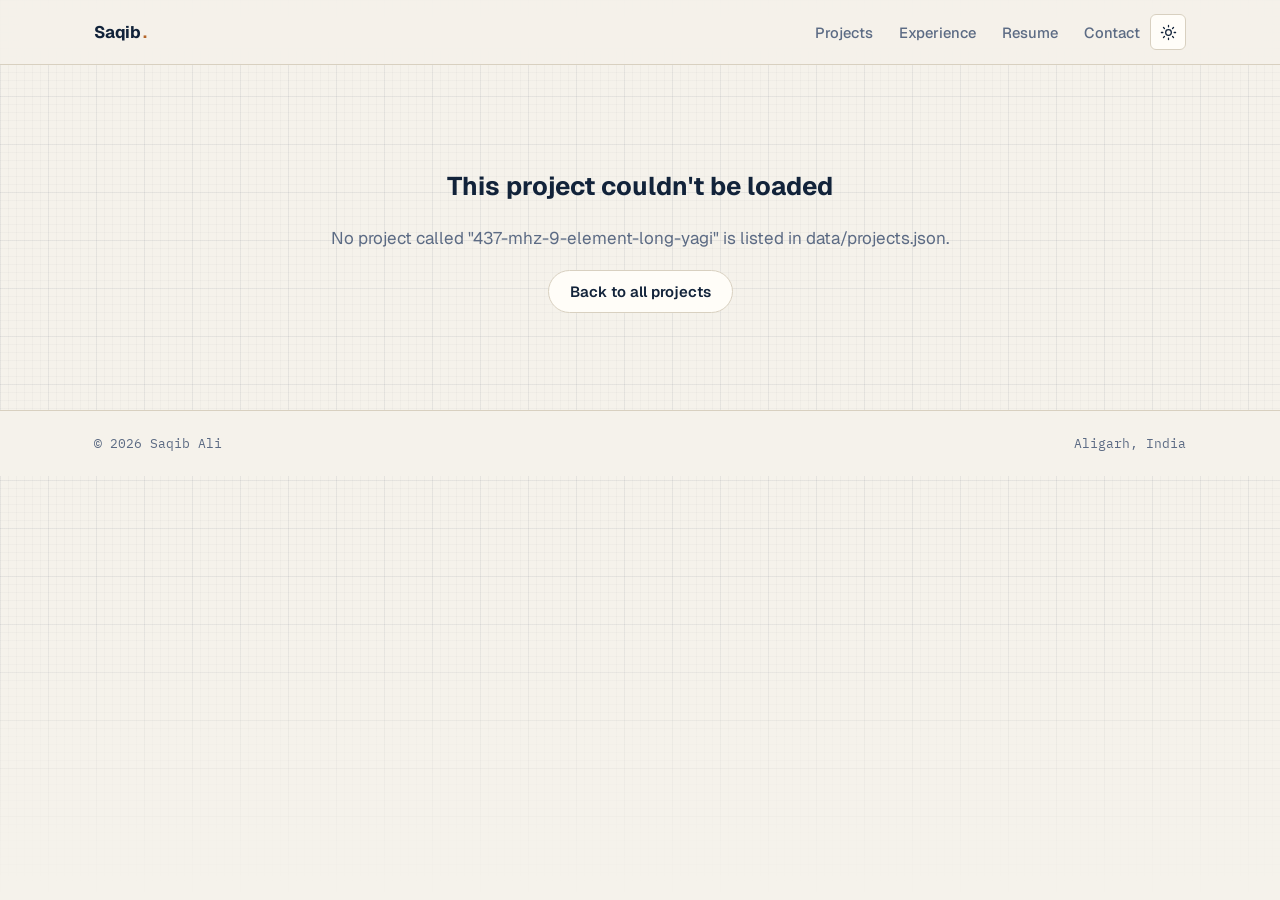
==== projects/437-mhz-9-element-long-yagi/index.html @ e5e4527b "Add page for 437-mhz-9-element-long-yagi" ====
<!DOCTYPE html>
<html lang="en">
<head>
<meta charset="UTF-8">
<meta name="viewport" content="width=device-width, initial-scale=1">
<!-- EDIT THESE TWO LINES when you copy this folder for a new project -->
<title>437 MHz 9-element long-Yagi — Saqib Ali</title>
<meta name="description" content="Nine-element DL6WU long-Yagi for the 70 cm band, designed to feed 50 Ω directly with only a 1:1 balun, and documented as a full construction manual.">
<!-- ---------------------------------------------------------------- -->
<meta name="theme-color" content="#F5F2EB" media="(prefers-color-scheme: light)">
<meta name="theme-color" content="#0A1420" media="(prefers-color-scheme: dark)">

<meta property="og:type" content="article">
<meta property="og:title" content="437 MHz 9-element long-Yagi — Saqib Ali">
<meta property="og:description" content="Nine-element DL6WU long-Yagi for the 70 cm band, designed to feed 50 Ω directly with only a 1:1 balun, and documented as a full construction manual.">

<link rel="icon" href="data:image/svg+xml,<svg xmlns='http://www.w3.org/2000/svg' viewBox='0 0 32 32'><rect width='32' height='32' rx='7' fill='%230A1420'/><g stroke='%23E7A15A' stroke-width='2' fill='none' stroke-linecap='round'><path d='M9 25h14M16 25V11'/><path d='M10 11h12M12 7h8'/></g></svg>">

<link rel="preconnect" href="https://fonts.googleapis.com">
<link rel="preconnect" href="https://fonts.gstatic.com" crossorigin>
<link href="https://fonts.googleapis.com/css2?family=Geist:wght@300..800&family=IBM+Plex+Mono:wght@400;500&display=swap" rel="stylesheet">

<link rel="stylesheet" href="../../assets/css/tokens.css">
<link rel="stylesheet" href="../../assets/css/site.css">
<link rel="stylesheet" href="../../assets/css/project.css">

<script>
(function () {
  try {
    var t = localStorage.getItem("portfolio-theme");
    if (t === "light" || t === "dark") document.documentElement.setAttribute("data-theme", t);
  } catch (e) {}
})();
</script>
</head>

<!-- data-project is the slug. It must match this folder's name and the
     "slug" field in data/projects.json. -->
<body data-project="437-mhz-9-element-long-yagi">

<header class="top scrolled" id="topbar">
  <div class="wrap">
    <a class="mark" href="../../">Saqib<span class="dot">.</span></a>
    <div class="nav-right">
      <nav aria-label="Main">
        <ul id="navlist">
          <li><a href="../../#projects">Projects</a></li>
          <li><a href="../../#experience">Experience</a></li>
          <li><a href="../../#resume">Resume</a></li>
          <li><a href="../../#contact">Contact</a></li>
        </ul>
      </nav>
      <button class="icon-btn" id="themeBtn" type="button" aria-label="Switch theme">
        <svg class="icon-moon" viewBox="0 0 24 24" fill="none" stroke="currentColor" stroke-width="1.8" stroke-linecap="round" stroke-linejoin="round" aria-hidden="true"><path d="M21 12.8A9 9 0 1 1 11.2 3a7 7 0 0 0 9.8 9.8z"/></svg>
        <svg class="icon-sun" viewBox="0 0 24 24" fill="none" stroke="currentColor" stroke-width="1.8" stroke-linecap="round" aria-hidden="true"><circle cx="12" cy="12" r="4"/><path d="M12 2v2M12 20v2M2 12h2M20 12h2M4.9 4.9l1.4 1.4M17.7 17.7l1.4 1.4M4.9 19.1l1.4-1.4M17.7 6.3l1.4-1.4"/></svg>
      </button>
      <button class="icon-btn menu-btn" type="button" aria-expanded="false" aria-controls="navlist" aria-label="Menu">
        <svg viewBox="0 0 24 24" fill="none" stroke="currentColor" stroke-width="1.8" stroke-linecap="round" aria-hidden="true"><path d="M4 7h16M4 12h16M4 17h16"/></svg>
      </button>
    </div>
  </div>
</header>

<main id="pMain">
  <section class="p-hero">
    <div class="wrap">
      <p class="crumb">
        <a href="../../">Home</a><span class="sep">/</span>
        <a href="../../#projects">Projects</a><span class="sep">/</span>
        <span id="pCrumbCat">RF &amp; antennas</span>
      </p>
      <h1 id="pTitle">437 MHz 9-element long-Yagi</h1>
      <p class="p-lede" id="pLede">Nine-element DL6WU long-Yagi for the 70 cm band, designed to feed 50 Ω directly with only a 1:1 balun, and documented as a full construction manual.</p>
      <dl class="specs" id="pSpecs"></dl>
    </div>
  </section>

  <section class="block" style="padding-top:0">
    <div class="wrap p-body">
      <div>
        <div class="p-section">
          <h2>What I did</h2>
          <div id="pHighlights"></div>
        </div>
        <div class="p-section">
          <h2>Images</h2>
          <div id="pGallery"></div>
        </div>
      </div>

      <aside class="side">
        <div class="sheet ticked">
          <h3>Tools</h3>
          <div id="pTags"></div>
        </div>
        <div class="sheet">
          <h3>Links</h3>
          <div id="pLinks"></div>
        </div>
      </aside>
    </div>

    <div class="wrap">
      <nav class="p-nav" id="pNav" aria-label="Other projects"></nav>
    </div>
  </section>
</main>

<section class="p-error wrap" id="pFail" hidden>
  <h1>This project couldn't be loaded</h1>
  <p class="muted" id="pFailMsg"></p>
  <p><a class="btn" href="../../#projects">Back to all projects</a></p>
</section>

<footer>
  <div class="wrap">
    <span>© <span id="yr">2026</span> Saqib Ali</span>
    <span>Aligarh, India</span>
  </div>
</footer>

<script type="module" src="../../assets/js/project-page.js"></script>
</body>
</html>
---- assets/css/tokens.css ----
/* ==========================================================================
   tokens.css — the Blueprint design system
   --------------------------------------------------------------------------
   One place for every colour, font, radius and spacing value on the site.
   Change a value here and it changes everywhere.

   COLOUR THEORY
   Ground:  a warm, very low-chroma ivory (light) / deep ink navy (dark).
            Low chroma means the ground never competes with the content.
   Accent:  copper — hue ~25-30 degrees. Chosen because it is literally the
            material of motor windings and antenna elements.
   Signal:  teal-blue — hue ~195 degrees, near the complement of copper.
            Reserved for data: categories, links to live things, the beam.
   Because ground is near-neutral and only two hues carry chroma, every
   coloured thing on the page reads as meaningful rather than decorative.

   Each theme keeps identical token NAMES, so components never branch.
   ========================================================================== */

:root {
  /* ---- type ---- */
  --font-sans: "Geist", system-ui, -apple-system, "Segoe UI", sans-serif;
  --font-mono: "IBM Plex Mono", ui-monospace, "SF Mono", Menlo, monospace;

  /* ---- geometry ---- */
  --r-sm: 6px;
  --r-md: 10px;
  --r-lg: 16px;
  --r-pill: 999px;
  --wrap: 1140px;
  --gutter: 24px;
  --nav-h: 64px;

  /* ---- motion ---- */
  --t-fast: .18s;
  --t-mid: .28s;
  --t-slow: .6s;
  --ease: cubic-bezier(.2, .8, .2, 1);

  /* ---- grid overlay (the "blueprint" texture) ---- */
  --grid-minor: 8px;
  --grid-major: 48px;
}

/* ==========================================================================
   LIGHT — "paper". The default.
   ========================================================================== */
:root,
:root[data-theme="light"] {
  color-scheme: light;

  --bg: #F5F2EB;          /* ivory drawing paper                       */
  --surface: #FFFDF8;     /* a sheet laid on top of the paper          */
  --surface-2: #EDE8DD;   /* recessed wells: tags, thumbnails          */
  --line: #D8D0C0;        /* hairline rules                            */
  --line-soft: #E6DFD2;   /* the fainter half of the grid              */

  --text: #12233A;        /* ink          14.9:1 on bg                 */
  --text-2: #33455C;      /* body copy     8.8:1 on bg                 */
  --muted: #5C6B84;       /* labels        4.6:1 on bg (AA)            */

  --accent: #B4652A;      /* copper — fills, borders, large type       */
  --accent-strong: #8F4E1C; /* copper for small text  5.7:1 (AA)       */
  --accent-soft: rgba(180, 101, 42, .11);
  --accent-line: rgba(180, 101, 42, .38);
  --on-accent: #F5F2EB;   /* label colour on an --accent-strong fill   */

  --signal: #1F6F8B;      /* teal-blue    5.1:1 on bg (AA)             */
  --signal-soft: rgba(31, 111, 139, .10);

  --ok: #2F7D52;
  --planned: #1F6F8B;

  --shadow-sm: 0 1px 2px rgba(18, 35, 58, .06);
  --shadow-md: 0 8px 26px -14px rgba(18, 35, 58, .28);

  --grid-c1: rgba(18, 35, 58, .045);  /* major rule  */
  --grid-c2: rgba(18, 35, 58, .022);  /* minor rule  */
  --nav-glass: rgba(245, 242, 235, .86);
  --backdrop: rgba(18, 35, 58, .34);
}

/* ==========================================================================
   DARK — "night". Same drawing, lit differently.
   ========================================================================== */
:root[data-theme="dark"] {
  color-scheme: dark;

  --bg: #0A1420;
  --surface: #11202F;
  --surface-2: #17293B;
  --line: #263D54;
  --line-soft: #1C3145;

  --text: #E8EEF5;        /* 15.9:1 on bg */
  --text-2: #C6D3E2;      /* 12.2:1 on bg */
  --muted: #93A7BC;       /*  7.5:1 on bg */

  --accent: #E7A15A;      /*  8.5:1 on bg */
  --accent-strong: #EFB877;
  --accent-soft: rgba(231, 161, 90, .14);
  --accent-line: rgba(231, 161, 90, .45);
  --on-accent: #0A1420;

  --signal: #63B8D6;      /*  8.3:1 on bg */
  --signal-soft: rgba(99, 184, 214, .13);

  --ok: #6FCF97;
  --planned: #63B8D6;

  --shadow-sm: 0 1px 2px rgba(0, 0, 0, .3);
  --shadow-md: 0 10px 30px -16px rgba(0, 0, 0, .8);

  --grid-c1: rgba(200, 222, 245, .050);
  --grid-c2: rgba(200, 222, 245, .022);
  --nav-glass: rgba(10, 20, 32, .84);
  --backdrop: rgba(3, 8, 14, .7);
}

/* Follow the operating system until the visitor picks a theme themselves.
   The [data-theme] blocks above always win, because an explicit choice
   should outrank a system default. */
@media (prefers-color-scheme: dark) {
  :root:not([data-theme]) {
    color-scheme: dark;
    --bg: #0A1420;
    --surface: #11202F;
    --surface-2: #17293B;
    --line: #263D54;
    --line-soft: #1C3145;
    --text: #E8EEF5;
    --text-2: #C6D3E2;
    --muted: #93A7BC;
    --accent: #E7A15A;
    --accent-strong: #EFB877;
    --accent-soft: rgba(231, 161, 90, .14);
    --accent-line: rgba(231, 161, 90, .45);
    --on-accent: #0A1420;
    --signal: #63B8D6;
    --signal-soft: rgba(99, 184, 214, .13);
    --ok: #6FCF97;
    --planned: #63B8D6;
    --shadow-sm: 0 1px 2px rgba(0, 0, 0, .3);
    --shadow-md: 0 10px 30px -16px rgba(0, 0, 0, .8);
    --grid-c1: rgba(200, 222, 245, .050);
    --grid-c2: rgba(200, 222, 245, .022);
    --nav-glass: rgba(10, 20, 32, .84);
    --backdrop: rgba(3, 8, 14, .7);
  }
}
---- assets/css/site.css ----
/* ==========================================================================
   site.css — layout and components
   Depends on tokens.css for every colour and measurement.
   Section order: base -> chrome -> hero -> sections -> components -> motion
   ========================================================================== */

/* --------------------------------------------------------------------------
   1. Base
   -------------------------------------------------------------------------- */
*, *::before, *::after { box-sizing: border-box; }

html {
  scroll-behavior: smooth;
  scroll-padding-top: calc(var(--nav-h) + 12px);
}

body {
  margin: 0;
  background: var(--bg);
  color: var(--text-2);
  font: 400 1.0625rem/1.65 var(--font-sans);
  -webkit-font-smoothing: antialiased;
  text-rendering: optimizeLegibility;
  transition: background var(--t-mid), color var(--t-mid);
}

/* The blueprint texture. Two superimposed grids — a 48px major rule and an
   8px minor rule — at very low opacity, so it reads as drawing paper rather
   than as a pattern. It sits behind everything and never scrolls out. */
body::before {
  content: "";
  position: fixed;
  inset: 0;
  z-index: -1;
  pointer-events: none;
  background-image:
    linear-gradient(var(--grid-c1) 1px, transparent 1px),
    linear-gradient(90deg, var(--grid-c1) 1px, transparent 1px),
    linear-gradient(var(--grid-c2) 1px, transparent 1px),
    linear-gradient(90deg, var(--grid-c2) 1px, transparent 1px);
  background-size:
    var(--grid-major) var(--grid-major),
    var(--grid-major) var(--grid-major),
    var(--grid-minor) var(--grid-minor),
    var(--grid-minor) var(--grid-minor);
  /* fade the grid out toward the bottom so long pages stay calm */
  -webkit-mask-image: linear-gradient(var(--bg) 0 68%, transparent 100%);
          mask-image: linear-gradient(var(--bg) 0 68%, transparent 100%);
}

img, svg, canvas { max-width: 100%; display: block; }

a { color: var(--accent-strong); text-underline-offset: 3px; }
a:hover { color: var(--accent); }

:focus-visible {
  outline: 2px solid var(--accent);
  outline-offset: 3px;
  border-radius: 4px;
}

::selection { background: var(--accent); color: var(--on-accent); }

code {
  font: 400 .88em var(--font-mono);
  background: var(--surface-2);
  border: 1px solid var(--line-soft);
  border-radius: 4px;
  padding: 1px 5px;
}

h1, h2, h3, h4 { color: var(--text); }

.wrap { max-width: var(--wrap); margin: 0 auto; padding: 0 var(--gutter); }
.muted { color: var(--muted); }
.sr-only {
  position: absolute; width: 1px; height: 1px; padding: 0; margin: -1px;
  overflow: hidden; clip: rect(0 0 0 0); white-space: nowrap; border: 0;
}

/* A recurring blueprint motif: a small copper corner tick on raised sheets. */
.ticked { position: relative; }
.ticked::after {
  content: "";
  position: absolute;
  top: 10px; right: 10px;
  width: 9px; height: 9px;
  border-top: 1.5px solid var(--accent-line);
  border-right: 1.5px solid var(--accent-line);
  pointer-events: none;
}

/* --------------------------------------------------------------------------
   2. Page chrome: progress bar, header, nav, theme toggle
   -------------------------------------------------------------------------- */
#progress {
  position: fixed;
  inset: 0 0 auto 0;
  height: 2px;
  background: linear-gradient(90deg, var(--accent), var(--signal));
  transform-origin: 0 50%;
  transform: scaleX(0);
  z-index: 30;
}

header.top {
  position: fixed;
  inset: 0 0 auto 0;
  z-index: 20;
  border-bottom: 1px solid transparent;
  transition: background var(--t-mid), border-color var(--t-mid);
}
header.top.scrolled {
  background: var(--nav-glass);
  backdrop-filter: blur(12px);
  -webkit-backdrop-filter: blur(12px);
  border-color: var(--line);
}
header.top .wrap {
  display: flex;
  align-items: center;
  justify-content: space-between;
  gap: 16px;
  height: var(--nav-h);
}

.mark {
  font: 700 1.05rem var(--font-sans);
  color: var(--text);
  text-decoration: none;
  letter-spacing: -.01em;
  display: inline-flex;
  align-items: baseline;
  gap: 2px;
}
.mark .dot { color: var(--accent); }

.nav-right { display: flex; align-items: center; gap: 10px; }
nav ul { display: flex; gap: 26px; list-style: none; margin: 0; padding: 0; }
nav a {
  color: var(--muted);
  text-decoration: none;
  font-size: .92rem;
  font-weight: 500;
  transition: color var(--t-fast);
}
nav a:hover, nav a.current { color: var(--text); }
nav a.current { position: relative; }
nav a.current::after {
  content: "";
  position: absolute;
  left: 0; right: 0; bottom: -6px;
  height: 1.5px;
  background: var(--accent);
}

/* Icon buttons (theme toggle, mobile menu) */
.icon-btn {
  display: inline-grid;
  place-items: center;
  width: 36px; height: 36px;
  border: 1px solid var(--line);
  border-radius: var(--r-sm);
  background: var(--surface);
  color: var(--text);
  cursor: pointer;
  transition: border-color var(--t-fast), color var(--t-fast), background var(--t-fast);
}
.icon-btn:hover { border-color: var(--accent); color: var(--accent); }
.icon-btn svg { width: 17px; height: 17px; }
/* One button, two glyphs: show whichever the *next* click would give you. */
:root[data-theme="dark"] .icon-sun,
:root:not([data-theme="dark"]) .icon-moon { display: none; }
@media (prefers-color-scheme: dark) {
  :root:not([data-theme]) .icon-sun { display: block; }
  :root:not([data-theme]) .icon-moon { display: none; }
}

.menu-btn { display: none; }

@media (max-width: 880px) {
  .menu-btn { display: inline-grid; }
  nav ul {
    display: none;
    position: absolute;
    top: var(--nav-h); left: 0; right: 0;
    flex-direction: column;
    gap: 0;
    background: var(--bg);
    border-bottom: 1px solid var(--line);
    box-shadow: var(--shadow-md);
  }
  nav ul.open { display: flex; }
  nav li a { display: block; padding: 14px var(--gutter); }
  nav a.current::after { display: none; }
}

/* --------------------------------------------------------------------------
   3. Hero
   -------------------------------------------------------------------------- */
.hero {
  position: relative;
  min-height: 100svh;
  display: flex;
  align-items: center;
  overflow: hidden;
  padding: calc(var(--nav-h) + 40px) 0 72px;
}
#sky { position: absolute; inset: 0; width: 100%; height: 100%; }
.hero::after {
  content: "";
  position: absolute;
  inset: auto 0 0 0;
  height: 160px;
  background: linear-gradient(transparent, var(--bg));
  pointer-events: none;
}
.hero .wrap { position: relative; z-index: 1; width: 100%; }

/* Mono eyebrow — the label on a drawing. */
.eyebrow {
  font: 500 .8rem/1 var(--font-mono);
  letter-spacing: .14em;
  text-transform: uppercase;
  color: var(--accent-strong);
  margin: 0 0 16px;
  display: flex;
  align-items: center;
  gap: 10px;
}
.eyebrow::after {
  content: "";
  flex: 0 0 56px;
  height: 1px;
  background: var(--accent-line);
}

.hero h1 {
  font-size: clamp(3rem, 9vw, 6.4rem);
  line-height: .94;
  letter-spacing: -.045em;
  font-weight: 760;
  margin: 0 0 18px;
}
.hero h1 .ch { display: inline-block; }

.role {
  font-size: clamp(1.2rem, 3vw, 1.85rem);
  font-weight: 450;
  color: var(--muted);
  margin: 0 0 22px;
  min-height: 1.5em;
}
.role b { color: var(--text); font-weight: 600; }
.caret {
  display: inline-block;
  width: 2px; height: 1em;
  background: var(--accent);
  vertical-align: -.12em;
  margin-left: 3px;
  animation: blink 1s steps(1) infinite;
}
@keyframes blink { 50% { opacity: 0; } }

.lede { max-width: 54ch; color: var(--text-2); font-size: 1.1rem; margin: 0 0 32px; }

.actions { display: flex; flex-wrap: wrap; gap: 12px; }

.scroll-hint {
  position: absolute;
  left: 50%; bottom: 26px;
  z-index: 1;
  transform: translateX(-50%);
  font: 500 .78rem var(--font-mono);
  letter-spacing: .1em;
  text-transform: uppercase;
  color: var(--muted);
  text-decoration: none;
}
.scroll-hint:hover { color: var(--accent); }

/* --------------------------------------------------------------------------
   4. Buttons
   -------------------------------------------------------------------------- */
.btn {
  display: inline-flex;
  align-items: center;
  gap: 8px;
  font: 600 .93rem var(--font-sans);
  padding: 11px 21px;
  border-radius: var(--r-pill);
  text-decoration: none;
  border: 1px solid var(--line);
  color: var(--text);
  background: var(--surface);
  cursor: pointer;
  transition: transform var(--t-fast), background var(--t-fast),
              border-color var(--t-fast), color var(--t-fast);
}
.btn:hover { border-color: var(--accent); color: var(--accent); }
.btn.primary {
  background: var(--accent-strong);
  border-color: var(--accent-strong);
  color: var(--on-accent);
}
.btn.primary:hover {
  background: var(--accent);
  border-color: var(--accent);
  color: var(--on-accent);
  transform: translateY(-1px);
}
.btn.small { padding: 7px 14px; font-size: .84rem; }
.btn svg { width: 15px; height: 15px; }

/* --------------------------------------------------------------------------
   5. Sections and headings
   -------------------------------------------------------------------------- */
section.block { padding: 104px 0; }

.sec-head { margin-bottom: 44px; }
.sec-head .num, .contact .num {
  font: 500 .8rem/1 var(--font-mono);
  letter-spacing: .14em;
  color: var(--accent-strong);
  display: block;
  margin-bottom: 12px;
}
.contact .num { margin-bottom: 16px; }
.sec-head h2 {
  font-size: clamp(2rem, 4.6vw, 2.9rem);
  letter-spacing: -.035em;
  line-height: 1.05;
  font-weight: 720;
  margin: 0 0 10px;
}
.sec-head p { margin: 0; color: var(--muted); max-width: 58ch; }

h3 {
  font-size: 1.16rem;
  font-weight: 620;
  letter-spacing: -.01em;
  margin: 0 0 6px;
  line-height: 1.3;
}

/* A sheet of paper laid on the blueprint. */
.sheet {
  background: var(--surface);
  border: 1px solid var(--line);
  border-radius: var(--r-md);
  box-shadow: var(--shadow-sm);
}

/* --------------------------------------------------------------------------
   6. About + spec panel
   -------------------------------------------------------------------------- */
.about { display: grid; grid-template-columns: 1.3fr 1fr; gap: 56px; align-items: start; }
.about p { margin: 0 0 1em; max-width: 62ch; }
.about p strong { color: var(--text); font-weight: 600; }

.panel { padding: 6px 22px; }
.panel dl { margin: 0; }
.panel div {
  display: flex;
  justify-content: space-between;
  gap: 16px;
  padding: 13px 0;
  border-bottom: 1px solid var(--line);
  font-size: .94rem;
}
.panel div:last-child { border: 0; }
.panel dt {
  color: var(--muted);
  font: 500 .78rem/1.5 var(--font-mono);
  letter-spacing: .08em;
  text-transform: uppercase;
  padding-top: 2px;
}
.panel dd { margin: 0; text-align: right; font-weight: 550; color: var(--text); }

@media (max-width: 880px) { .about { grid-template-columns: 1fr; gap: 32px; } }

/* --------------------------------------------------------------------------
   7. Experience timeline
   -------------------------------------------------------------------------- */
.timeline { list-style: none; margin: 0; padding: 0; position: relative; }
.timeline::before, .timeline::after {
  content: "";
  position: absolute;
  left: 7px; top: 8px; bottom: 8px;
  width: 2px;
  border-radius: 2px;
}
.timeline::before { background: var(--line); }
/* The filled line tracks scroll position — set as --p by site.js. */
.timeline::after {
  background: linear-gradient(var(--accent), var(--signal));
  transform-origin: top;
  transform: scaleY(var(--p, 0));
}
.timeline > li { position: relative; padding: 0 0 40px 44px; }
.timeline > li:last-child { padding-bottom: 0; }
.timeline > li::before {
  content: "";
  position: absolute;
  left: 0; top: 6px;
  width: 16px; height: 16px;
  border-radius: 50%;
  background: var(--bg);
  border: 2px solid var(--line);
  z-index: 1;
  transition: border-color var(--t-slow), box-shadow var(--t-slow);
}
.timeline > li.lit::before {
  border-color: var(--accent);
  box-shadow: 0 0 0 5px var(--accent-soft);
}

.job { padding: 20px 22px; }
.job-top { display: flex; justify-content: space-between; gap: 12px; flex-wrap: wrap; }
.when {
  font: 500 .8rem var(--font-mono);
  color: var(--accent-strong);
  white-space: nowrap;
  padding-top: 3px;
}
.org { color: var(--muted); font-size: .93rem; margin: 0 0 10px; }
.job ul { margin: 0; padding-left: 1.1em; color: var(--text-2); font-size: .97rem; }
.job li { margin-bottom: 5px; }
.job li::marker { color: var(--accent); }

/* --------------------------------------------------------------------------
   8. Projects: filters, cards, modal
   -------------------------------------------------------------------------- */
.toolbar { display: flex; flex-wrap: wrap; gap: 8px; margin-bottom: 26px; align-items: center; }
.toolbar .label {
  font: 500 .75rem var(--font-mono);
  letter-spacing: .1em;
  text-transform: uppercase;
  color: var(--muted);
  margin-right: 4px;
}
.chip {
  font: 500 .86rem var(--font-sans);
  padding: 7px 14px;
  border-radius: var(--r-pill);
  border: 1px solid var(--line);
  background: var(--surface);
  color: var(--muted);
  cursor: pointer;
  transition: all var(--t-fast);
}
.chip:hover { color: var(--text); border-color: var(--muted); }
.chip[aria-pressed="true"] {
  background: var(--accent-soft);
  border-color: var(--accent);
  color: var(--accent-strong);
}
.chip.small { padding: 5px 11px; font-size: .8rem; }

.grid { display: grid; grid-template-columns: repeat(3, 1fr); gap: 20px; }

.card {
  position: relative;
  display: flex;
  flex-direction: column;
  background: var(--surface);
  border: 1px solid var(--line);
  border-radius: var(--r-md);
  overflow: hidden;
  text-align: left;
  color: inherit;
  font: inherit;
  text-decoration: none;
  box-shadow: var(--shadow-sm);
  transition: border-color var(--t-mid), transform var(--t-mid), box-shadow var(--t-mid);
}
.card:hover {
  border-color: var(--accent-line);
  transform: translateY(-3px);
  box-shadow: var(--shadow-md);
}
.card.featured { grid-column: span 2; }
.card.featured .thumb { aspect-ratio: 21 / 8; }

.thumb {
  position: relative;
  aspect-ratio: 16 / 9;
  background: var(--surface-2);
  overflow: hidden;
}
.thumb img { width: 100%; height: 100%; object-fit: cover; transition: transform var(--t-slow); }
.card:hover .thumb img { transform: scale(1.04); }
/* Placeholder: a scrap of the blueprint grid plus a drawn icon. */
.thumb .ph {
  width: 100%; height: 100%;
  display: grid;
  place-items: center;
  color: var(--muted);
  opacity: .5;
  background-image:
    linear-gradient(var(--grid-c1) 1px, transparent 1px),
    linear-gradient(90deg, var(--grid-c1) 1px, transparent 1px);
  background-size: var(--grid-major) var(--grid-major);
}

.card .body { padding: 18px 20px 20px; display: flex; flex-direction: column; flex: 1; }
.meta {
  display: flex;
  justify-content: space-between;
  gap: 8px;
  font: 500 .76rem var(--font-mono);
  letter-spacing: .06em;
  color: var(--muted);
  margin-bottom: 9px;
  text-transform: uppercase;
}
.meta .cat { color: var(--signal); }
.card p { margin: 0 0 16px; color: var(--text-2); font-size: .95rem; }

.tags { display: flex; flex-wrap: wrap; gap: 6px; margin-top: auto; }
.tags span {
  font: 400 .76rem var(--font-mono);
  padding: 3px 9px;
  border-radius: var(--r-sm);
  background: var(--surface-2);
  color: var(--muted);
  border: 1px solid var(--line-soft);
}

.status-badge {
  position: absolute;
  top: 10px; left: 10px;
  display: inline-flex;
  align-items: center;
  gap: 6px;
  font: 600 .72rem var(--font-mono);
  letter-spacing: .04em;
  padding: 4px 10px 4px 8px;
  border-radius: var(--r-pill);
  background: var(--nav-glass);
  border: 1px solid var(--line);
  color: var(--text);
  backdrop-filter: blur(6px);
  -webkit-backdrop-filter: blur(6px);
}
.status-badge::before {
  content: "";
  width: 7px; height: 7px;
  border-radius: 50%;
  background: var(--muted);
}
.status-badge[data-s="Completed"]::before { background: var(--ok); }
.status-badge[data-s="Planned"]::before { background: var(--planned); }
.status-badge[data-s="In progress"]::before {
  background: var(--accent);
  animation: ping 2s infinite;
}
@keyframes ping {
  0%   { box-shadow: 0 0 0 0 var(--accent-soft); }
  70%  { box-shadow: 0 0 0 6px transparent; }
  100% { box-shadow: 0 0 0 0 transparent; }
}

/* The whole card is a link to the project page (the "stretched link" pattern:
   a real <a> on the title, expanded to cover the card). The Quick look button
   sits above it, so both stay keyboard-reachable and the HTML stays valid. */
.card h3 { margin-bottom: 8px; }
.card h3 a.stretch { color: inherit; text-decoration: none; }
.card h3 a.stretch::after { content: ""; position: absolute; inset: 0; z-index: 1; }
.card:hover h3 a.stretch { color: var(--accent-strong); }

.peek {
  position: relative;
  z-index: 2;
  align-self: flex-start;
  margin-top: 14px;
  font: 500 .78rem var(--font-mono);
  letter-spacing: .06em;
  text-transform: uppercase;
  padding: 6px 12px;
  border-radius: var(--r-sm);
  border: 1px solid var(--line);
  background: var(--surface-2);
  color: var(--muted);
  cursor: pointer;
  transition: color var(--t-fast), border-color var(--t-fast);
}
.peek:hover { color: var(--accent-strong); border-color: var(--accent-line); }

.status { color: var(--muted); padding: 24px 0; }

@media (max-width: 980px) { .grid { grid-template-columns: repeat(2, 1fr); } }
@media (max-width: 640px) {
  .grid { grid-template-columns: 1fr; }
  .card.featured { grid-column: auto; }
}

/* Modal (quick look) */
dialog {
  border: 1px solid var(--line);
  border-radius: var(--r-lg);
  background: var(--surface);
  color: var(--text-2);
  padding: 0;
  width: min(720px, calc(100% - 32px));
  max-height: 88vh;
  box-shadow: var(--shadow-md);
}
dialog::backdrop { background: var(--backdrop); backdrop-filter: blur(4px); }
dialog[open] { animation: pop .25s var(--ease); }
@keyframes pop { from { opacity: 0; transform: translateY(10px) scale(.98); } }
.m-img img { width: 100%; max-height: 320px; object-fit: cover; }
.m-body { padding: 24px 26px 26px; }
.m-body h3 { font-size: 1.55rem; letter-spacing: -.02em; }
.m-body ul { padding-left: 1.1em; color: var(--text-2); }
.m-body li { margin-bottom: 6px; }
.m-body li::marker { color: var(--accent); }
.m-close {
  position: absolute;
  top: 12px; right: 12px;
  width: 34px; height: 34px;
  border-radius: 50%;
  border: 1px solid var(--line);
  background: var(--nav-glass);
  color: var(--text);
  font-size: 1rem;
  cursor: pointer;
  backdrop-filter: blur(6px);
}

/* --------------------------------------------------------------------------
   9. Skills
   -------------------------------------------------------------------------- */
.skills { display: grid; grid-template-columns: repeat(4, 1fr); gap: 20px; }
.skill { padding: 20px; }
.skill h3 {
  font: 500 .78rem/1 var(--font-mono);
  letter-spacing: .12em;
  text-transform: uppercase;
  color: var(--accent-strong);
  margin-bottom: 14px;
}
.skill ul { list-style: none; margin: 0; padding: 0; display: flex; flex-wrap: wrap; gap: 7px; }
.skill li {
  font-size: .85rem;
  padding: 4px 10px;
  border-radius: var(--r-sm);
  background: var(--surface-2);
  border: 1px solid var(--line-soft);
  color: var(--text-2);
}
@media (max-width: 980px) { .skills { grid-template-columns: repeat(2, 1fr); } }
@media (max-width: 560px) { .skills { grid-template-columns: 1fr; } }

/* --------------------------------------------------------------------------
   10. Resume
   -------------------------------------------------------------------------- */
.resume { display: grid; grid-template-columns: 1fr 1.1fr; gap: 40px; align-items: start; }
.doc {
  display: flex;
  justify-content: space-between;
  align-items: center;
  gap: 16px;
  padding: 18px 20px;
  margin-bottom: 14px;
  flex-wrap: wrap;
}
.doc h3 { margin: 0; }
.doc .muted { font: 400 .8rem var(--font-mono); }
.doc .btns { display: flex; gap: 8px; }

.certs { list-style: none; padding: 0; margin: 28px 0 0; }
.certs li {
  display: flex;
  justify-content: space-between;
  gap: 16px;
  padding: 12px 0;
  border-bottom: 1px solid var(--line);
  font-size: .94rem;
}
.certs li:last-child { border: 0; }
.certs span { color: var(--muted); text-align: right; font: 400 .82rem var(--font-mono); }

.preview { overflow: hidden; aspect-ratio: 1 / 1.35; }
.preview object { width: 100%; height: 100%; }
@media (max-width: 900px) { .resume { grid-template-columns: 1fr; } .preview { display: none; } }

/* --------------------------------------------------------------------------
   11. Contact + footer
   -------------------------------------------------------------------------- */
.contact { text-align: center; }
.contact h2 {
  font-size: clamp(2.3rem, 6vw, 4rem);
  letter-spacing: -.045em;
  line-height: 1.02;
  margin: 0 0 18px;
  font-weight: 740;
}
.contact p { color: var(--muted); max-width: 50ch; margin: 0 auto 30px; }
.contact .actions { justify-content: center; }

footer {
  border-top: 1px solid var(--line);
  padding: 24px 0;
  font: 400 .82rem var(--font-mono);
  color: var(--muted);
  background: var(--bg);
}
footer .wrap { display: flex; justify-content: space-between; gap: 12px; flex-wrap: wrap; }

/* --------------------------------------------------------------------------
   12. Motion — entrances, and the reduced-motion contract
   -------------------------------------------------------------------------- */
.js .hero h1 .ch { opacity: 0; transform: translateY(.5em); }
.js.ready .hero h1 .ch {
  opacity: 1;
  transform: none;
  transition: opacity .5s ease, transform .7s var(--ease);
  transition-delay: calc(var(--i) * 35ms + 150ms);
}
.js .eyebrow, .js .role, .js .lede, .js .hero .actions { opacity: 0; transform: translateY(14px); }
.js.ready .hero .eyebrow { opacity: 1; transform: none; transition: all var(--t-slow) ease; }
.js.ready .role,
.js.ready .lede,
.js.ready .hero .actions {
  opacity: 1;
  transform: none;
  transition: opacity .7s ease .55s, transform .7s ease .55s;
}
.js .reveal { opacity: 0; transform: translateY(22px); }
.js .reveal.in {
  opacity: 1;
  transform: none;
  transition: opacity .8s ease, transform .8s var(--ease);
}

@media (prefers-reduced-motion: reduce) {
  html { scroll-behavior: auto; }
  /* Gentle mode: things still fade, but nothing slides, lifts or pulses. */
  .js .hero h1 .ch, .js .eyebrow, .js .role, .js .lede,
  .js .hero .actions, .js .reveal { transform: none !important; }
  .card:hover { transform: none; }
  .card:hover .thumb img { transform: none; }
  .btn.primary:hover { transform: none; }
  .status-badge::before { animation: none !important; }
  .caret { animation: none; }
  dialog[open] { animation: none; }
  body::before { mask-image: none; -webkit-mask-image: none; }
}
---- assets/css/project.css ----
/* ==========================================================================
   project.css — extras for the per-project pages at projects/<slug>/
   Loaded after tokens.css and site.css, which do the heavy lifting.
   ========================================================================== */

.p-hero { padding: calc(var(--nav-h) + 64px) 0 12px; position: relative; }

.crumb {
  font: 500 .78rem var(--font-mono);
  letter-spacing: .08em;
  text-transform: uppercase;
  color: var(--muted);
  margin: 0 0 18px;
  display: flex;
  align-items: center;
  gap: 8px;
}
.crumb a { color: var(--muted); text-decoration: none; }
.crumb a:hover { color: var(--accent); }
.crumb .sep { color: var(--line); }

.p-hero h1 {
  font-size: clamp(2.2rem, 5.6vw, 3.6rem);
  line-height: 1.04;
  letter-spacing: -.035em;
  font-weight: 740;
  margin: 0 0 16px;
  max-width: 20ch;
}
.p-lede { font-size: 1.15rem; color: var(--text-2); max-width: 62ch; margin: 0 0 24px; }

/* The spec strip — reads like a title block on an engineering drawing. */
.specs {
  display: flex;
  flex-wrap: wrap;
  gap: 0;
  border: 1px solid var(--line);
  border-radius: var(--r-md);
  background: var(--surface);
  overflow: hidden;
  margin: 0 0 40px;
}
.specs > div {
  padding: 13px 20px;
  border-right: 1px solid var(--line);
  min-width: 128px;
  flex: 1 1 auto;
}
.specs > div:last-child { border-right: 0; }
.specs dt {
  font: 500 .7rem/1 var(--font-mono);
  letter-spacing: .12em;
  text-transform: uppercase;
  color: var(--muted);
  margin-bottom: 6px;
}
.specs dd { margin: 0; font-weight: 600; color: var(--text); font-size: .95rem; }
.specs .dot {
  display: inline-block;
  width: 7px; height: 7px;
  border-radius: 50%;
  margin-right: 7px;
  vertical-align: 1px;
  background: var(--muted);
}
.specs .dot[data-s="Completed"] { background: var(--ok); }
.specs .dot[data-s="In progress"] { background: var(--accent); }
.specs .dot[data-s="Planned"] { background: var(--planned); }
@media (max-width: 600px) {
  .specs > div { border-right: 0; border-bottom: 1px solid var(--line); flex-basis: 100%; }
  .specs > div:last-child { border-bottom: 0; }
}

.p-body { display: grid; grid-template-columns: 1.55fr 1fr; gap: 52px; align-items: start; }
@media (max-width: 900px) { .p-body { grid-template-columns: 1fr; gap: 32px; } }

.p-section { margin-bottom: 40px; }
.p-section > h2 {
  font: 500 .8rem/1 var(--font-mono);
  letter-spacing: .14em;
  text-transform: uppercase;
  color: var(--accent-strong);
  margin: 0 0 16px;
  display: flex;
  align-items: center;
  gap: 10px;
}
.p-section > h2::after {
  content: "";
  flex: 1;
  height: 1px;
  background: var(--line);
}

.highlights { margin: 0; padding-left: 1.15em; color: var(--text-2); }
.highlights li { margin-bottom: 10px; }
.highlights li::marker { color: var(--accent); }

.gallery { display: grid; grid-template-columns: repeat(2, 1fr); gap: 14px; }
.gallery figure { margin: 0; }
.gallery img {
  width: 100%;
  border: 1px solid var(--line);
  border-radius: var(--r-md);
  background: var(--surface-2);
}
.gallery figcaption {
  font: 400 .8rem var(--font-mono);
  color: var(--muted);
  margin-top: 7px;
}
.gallery.single { grid-template-columns: 1fr; }
@media (max-width: 560px) { .gallery { grid-template-columns: 1fr; } }

/* Empty state for a project folder with no images in it yet. */
.no-media {
  border: 1px dashed var(--line);
  border-radius: var(--r-md);
  padding: 30px 22px;
  text-align: center;
  color: var(--muted);
  font: 400 .9rem var(--font-mono);
  background-image:
    linear-gradient(var(--grid-c1) 1px, transparent 1px),
    linear-gradient(90deg, var(--grid-c1) 1px, transparent 1px);
  background-size: var(--grid-major) var(--grid-major);
}

.side .sheet { padding: 18px 20px; margin-bottom: 16px; }
.side h3 {
  font: 500 .74rem/1 var(--font-mono);
  letter-spacing: .12em;
  text-transform: uppercase;
  color: var(--muted);
  margin-bottom: 12px;
}
.side .tags span { font-size: .8rem; }
.side .btn { width: 100%; justify-content: center; margin-bottom: 8px; }
.side .btn:last-child { margin-bottom: 0; }

/* Previous / next project */
.p-nav {
  display: flex;
  justify-content: space-between;
  gap: 16px;
  flex-wrap: wrap;
  border-top: 1px solid var(--line);
  padding: 28px 0 0;
  margin-top: 20px;
}
.p-nav a {
  text-decoration: none;
  color: var(--text);
  max-width: 46%;
  display: block;
}
.p-nav a span {
  display: block;
  font: 500 .72rem var(--font-mono);
  letter-spacing: .12em;
  text-transform: uppercase;
  color: var(--muted);
  margin-bottom: 5px;
}
.p-nav a:hover { color: var(--accent); }
.p-nav .next { text-align: right; margin-left: auto; }
@media (max-width: 560px) { .p-nav a { max-width: 100%; } .p-nav .next { text-align: left; margin-left: 0; } }

.p-error { padding: calc(var(--nav-h) + 80px) 0 80px; text-align: center; }
.p-error h1 { font-size: 1.6rem; margin-bottom: 10px; }
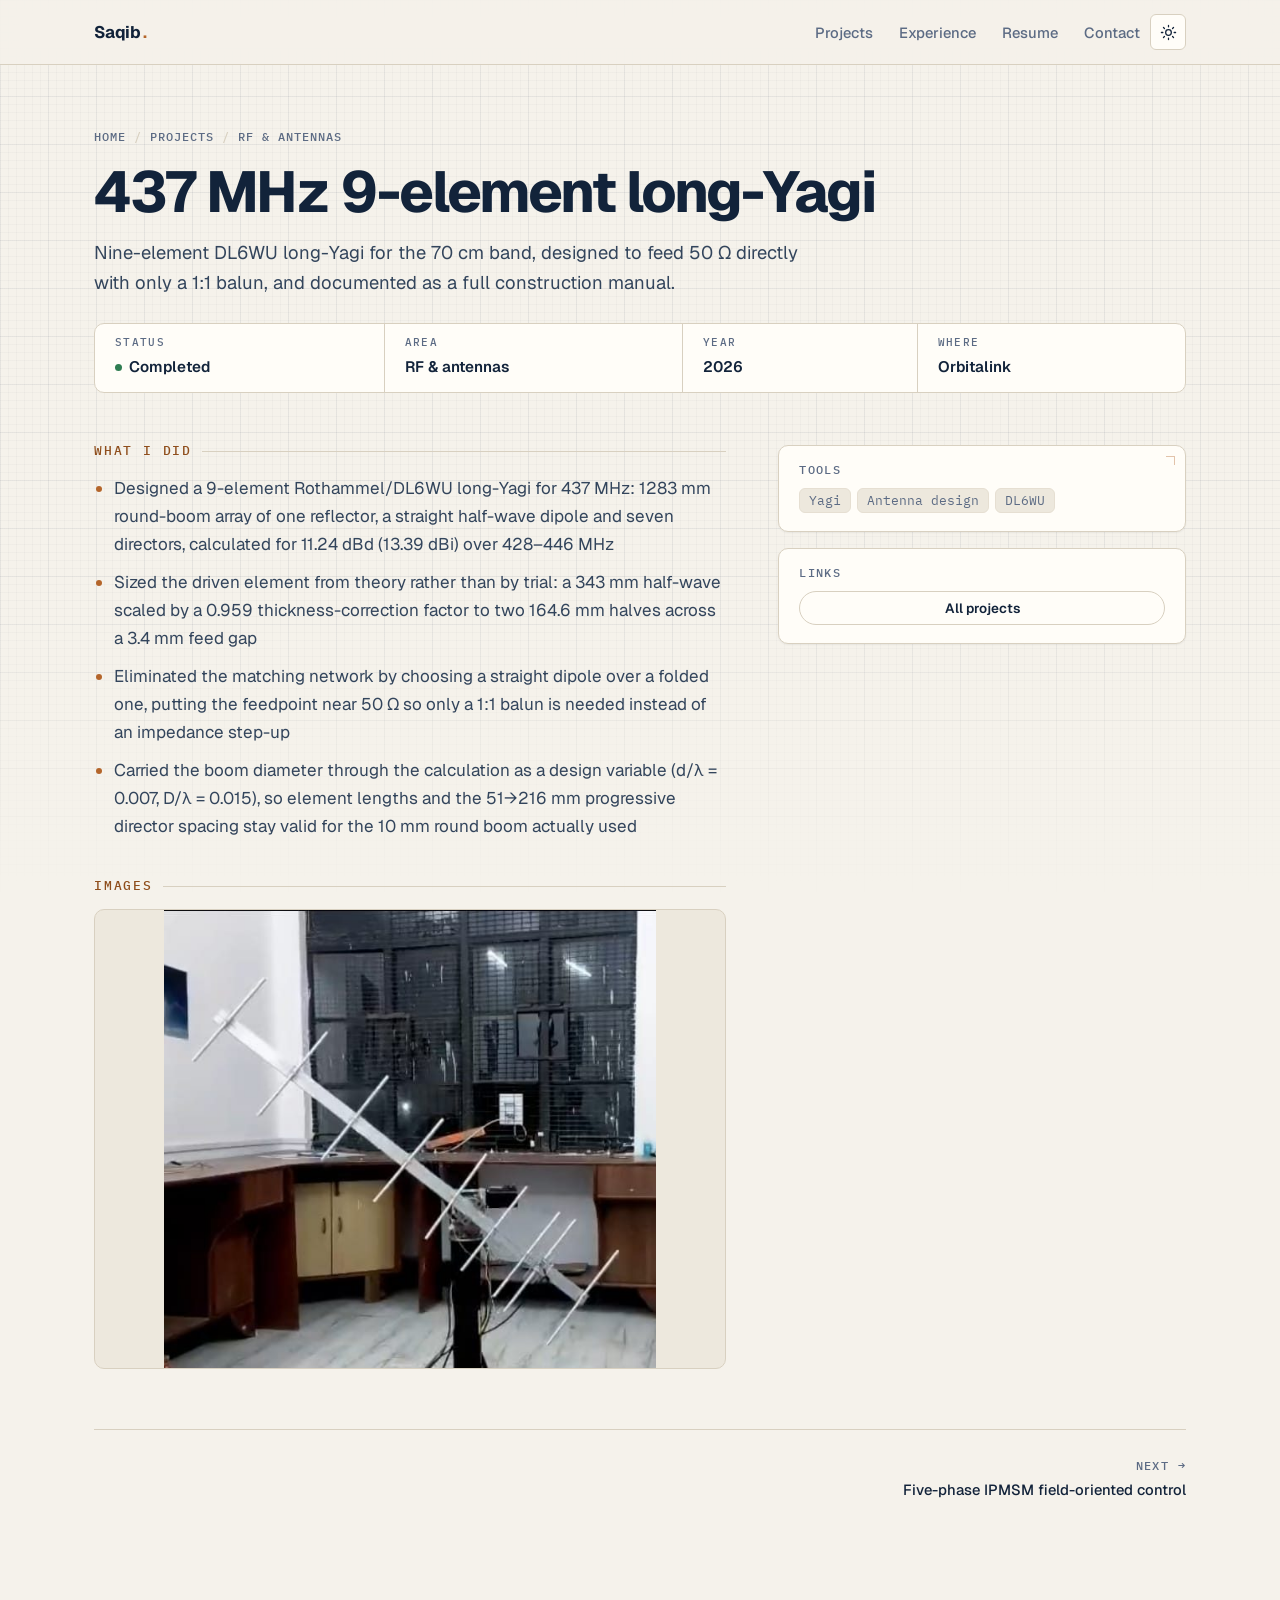
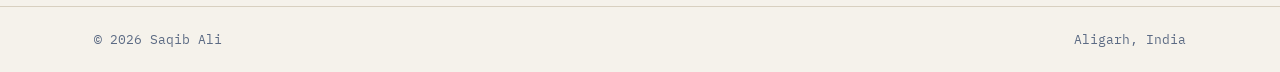
==== commit 69ebf8ec: "Admin editors: gallery, sections, downloads; fix page slug resolution" ====
--- a/projects/437-mhz-9-element-long-yagi/index.html
+++ b/projects/437-mhz-9-element-long-yagi/index.html
@@ -3,7 +3,9 @@
 <head>
 <meta charset="UTF-8">
 <meta name="viewport" content="width=device-width, initial-scale=1">
-<!-- EDIT THESE TWO LINES when you copy this folder for a new project -->
+<!-- Only these two lines are worth editing when you copy this folder.
+     Everything else, including which project this is, comes from the
+     folder name and data/projects.json. -->
 <title>437 MHz 9-element long-Yagi — Saqib Ali</title>
 <meta name="description" content="Nine-element DL6WU long-Yagi for the 70 cm band, designed to feed 50 Ω directly with only a 1:1 balun, and documented as a full construction manual.">
 <!-- ---------------------------------------------------------------- -->
@@ -33,10 +35,7 @@
 })();
 </script>
 </head>
-
-<!-- data-project is the slug. It must match this folder's name and the
-     "slug" field in data/projects.json. -->
-<body data-project="437-mhz-9-element-long-yagi">
+<body>
 
 <header class="top scrolled" id="topbar">
   <div class="wrap">
@@ -82,6 +81,10 @@
           <h2>What I did</h2>
           <div id="pHighlights"></div>
         </div>
+
+        <!-- Your own headed blocks, from the "sections" field -->
+        <div id="pSections"></div>
+
         <div class="p-section">
           <h2>Images</h2>
           <div id="pGallery"></div>
@@ -93,6 +96,8 @@
           <h3>Tools</h3>
           <div id="pTags"></div>
         </div>
+        <!-- Attachments, from the "files" field -->
+        <div id="pFiles"></div>
         <div class="sheet">
           <h3>Links</h3>
           <div id="pLinks"></div>
--- a/assets/css/project.css
+++ b/assets/css/project.css
@@ -100,6 +100,11 @@
 .gallery figure { margin: 0; }
 .gallery img {
   width: 100%;
+  /* Plots and screenshots come in every shape. Cap the height and letterbox
+     rather than cropping — a trimmed axis label helps nobody. */
+  max-height: 460px;
+  object-fit: contain;
+  object-position: top;
   border: 1px solid var(--line);
   border-radius: var(--r-md);
   background: var(--surface-2);
@@ -126,6 +131,41 @@
   background-size: var(--grid-major) var(--grid-major);
 }
 
+/* Body copy inside a custom section */
+.p-section p { margin: 0 0 1em; color: var(--text-2); max-width: 66ch; }
+.p-section p:last-child { margin-bottom: 0; }
+
+/* Downloads: a manual, a model file, a report */
+.dl {
+  display: flex;
+  align-items: center;
+  gap: 12px;
+  padding: 10px 0;
+  border-top: 1px solid var(--line);
+  text-decoration: none;
+  color: var(--text);
+}
+.side .sheet .dl:first-of-type { border-top: 0; padding-top: 2px; }
+.dl:hover .dl-text b { color: var(--accent-strong); }
+.dl-ext {
+  flex: 0 0 auto;
+  display: grid;
+  place-items: center;
+  min-width: 42px;
+  padding: 6px 7px;
+  border-radius: var(--r-sm);
+  background: var(--accent-soft);
+  border: 1px solid var(--accent-line);
+  color: var(--accent-strong);
+  font: 500 .68rem var(--font-mono);
+  letter-spacing: .06em;
+}
+.dl-text { min-width: 0; display: flex; flex-direction: column; gap: 2px; }
+.dl-text b { font-size: .92rem; font-weight: 600; line-height: 1.25; }
+.dl-text span { font: 400 .76rem var(--font-mono); color: var(--muted); }
+
+.gallery a { display: block; text-decoration: none; }
+
 .side .sheet { padding: 18px 20px; margin-bottom: 16px; }
 .side h3 {
   font: 500 .74rem/1 var(--font-mono);
